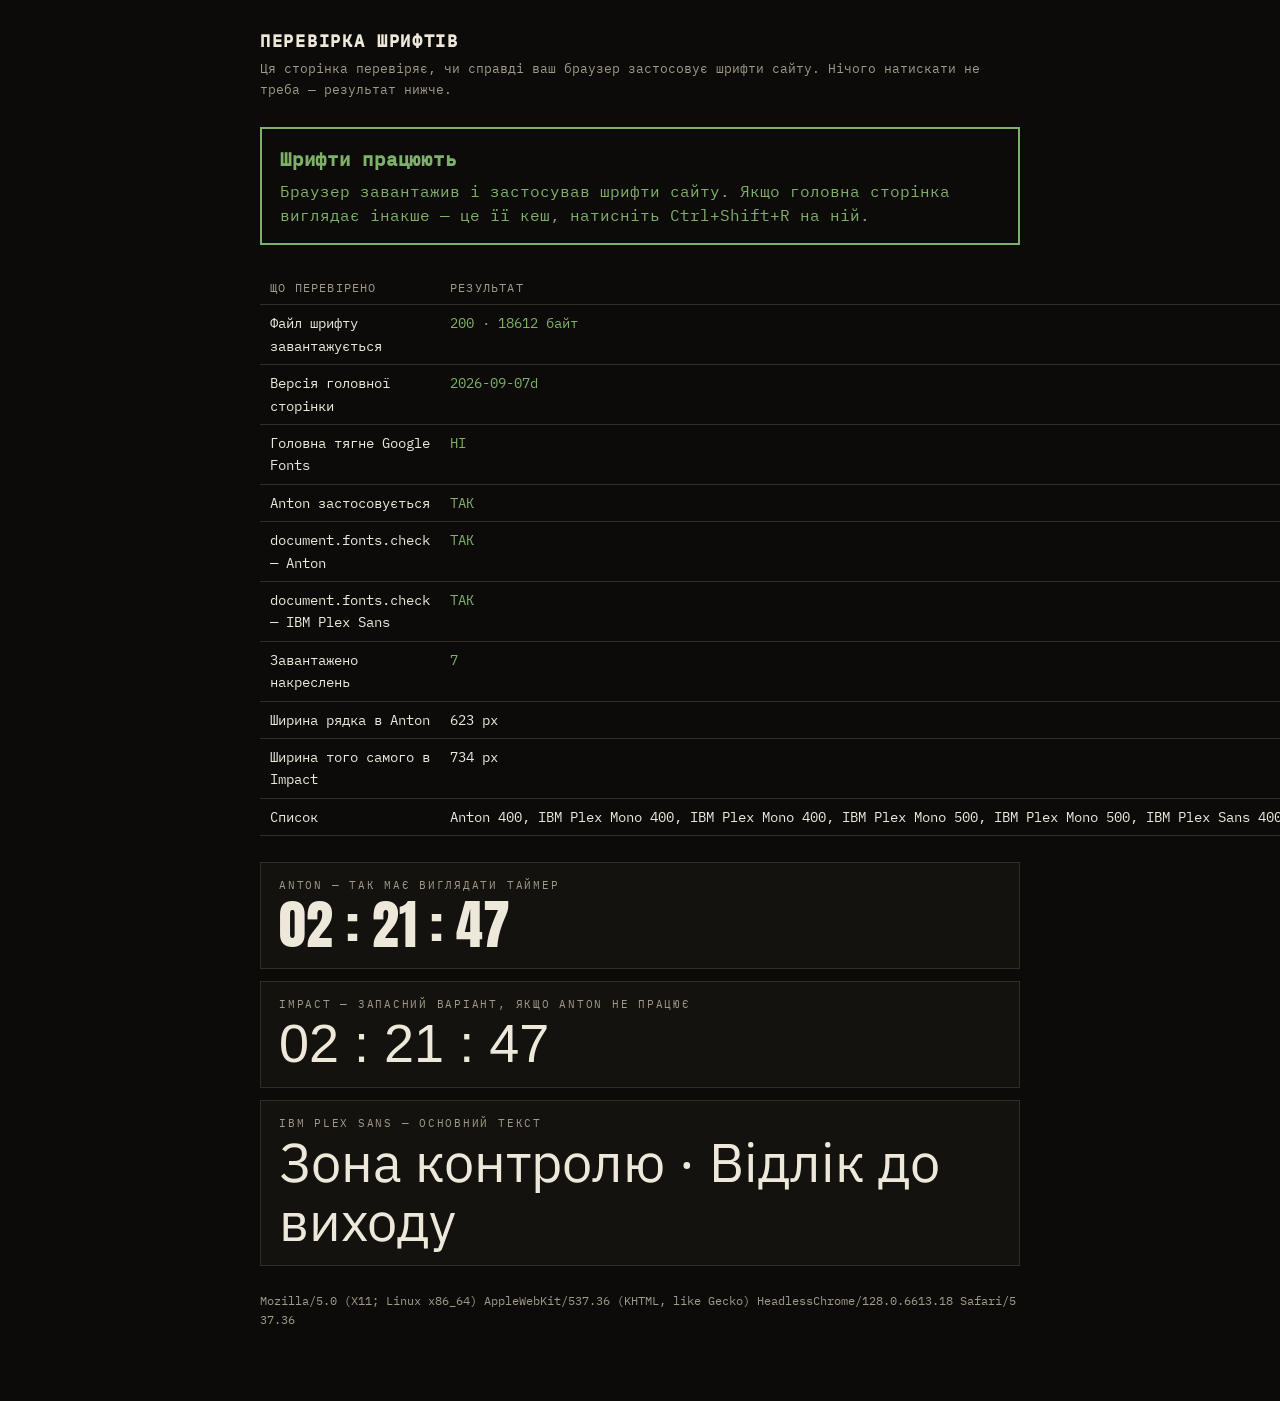
==== check.html @ c0f3eef3 "chore: add a font diagnostic page and a build stamp Two rounds of guessing why fonts look wrong in o" ====
<!doctype html>
<html lang="uk">
<head>
<meta charset="utf-8">
<meta name="viewport" content="width=device-width, initial-scale=1">
<meta name="robots" content="noindex">
<title>Перевірка шрифтів</title>
<link rel="stylesheet" href="fonts.css">
<style>
  :root{
    color-scheme: dark;
    --ground:#0C0B0A; --plate:#14120E; --line:#332E25;
    --bone:#EDE8DA; --dust:#A29A88;
    --ok:#7FB069; --bad:#C9553A; --warn:#E9A227;
    --mono:"IBM Plex Mono",ui-monospace,Consolas,"Courier New",monospace;
  }
  body{
    margin:0;padding:28px 22px 60px;background:var(--ground);color:var(--bone);
    font-family:var(--mono);font-size:14px;line-height:1.6;
  }
  .wrap{max-width:760px;margin:0 auto}
  h1{font-size:17px;letter-spacing:.1em;text-transform:uppercase;margin:0 0 4px}
  .lede{color:var(--dust);margin:0 0 26px;font-size:13px}
  .verdict{
    border:2px solid var(--line);padding:16px 18px;margin:0 0 26px;
    font-size:16px;line-height:1.5;
  }
  .verdict.ok{border-color:var(--ok)}
  .verdict.bad{border-color:var(--bad)}
  .verdict b{display:block;font-size:19px;margin-bottom:6px;letter-spacing:.04em}
  .verdict.ok b{color:var(--ok)}
  .verdict.bad b{color:var(--bad)}
  table{width:100%;border-collapse:collapse;margin:0 0 26px}
  th,td{text-align:left;padding:7px 10px;border-bottom:1px solid var(--line);vertical-align:top}
  th{color:var(--dust);font-weight:400;font-size:12px;letter-spacing:.1em;text-transform:uppercase}
  td.v{white-space:nowrap}
  .ok{color:var(--ok)} .bad{color:var(--bad)} .warn{color:var(--warn)}
  .sample{border:1px solid var(--line);background:var(--plate);padding:14px 18px;margin:0 0 12px}
  .sample .lbl{font-size:11px;color:var(--dust);letter-spacing:.16em;text-transform:uppercase}
  .sample .txt{font-size:54px;line-height:1.1}
  .anton{font-family:"Anton",Impact,sans-serif}
  .forced{font-family:Impact,sans-serif}
  .plex{font-family:"IBM Plex Sans","Segoe UI",sans-serif;font-size:24px}
  .ua{color:var(--dust);font-size:11.5px;word-break:break-all;margin-top:26px}
  a{color:var(--warn)}
</style>
</head>
<body>
<div class="wrap">
  <h1>Перевірка шрифтів</h1>
  <p class="lede">Ця сторінка перевіряє, чи справді ваш браузер застосовує шрифти сайту.
     Нічого натискати не треба — результат нижче.</p>

  <div class="verdict" id="verdict"><b>Перевіряю…</b><span>Зачекайте секунду.</span></div>

  <table>
    <tr><th>Що перевірено</th><th>Результат</th></tr>
    <tbody id="rows"></tbody>
  </table>

  <div class="sample">
    <div class="lbl">Anton — так має виглядати таймер</div>
    <div class="txt anton">02 : 21 : 47</div>
  </div>
  <div class="sample">
    <div class="lbl">Impact — запасний варіант, якщо Anton не працює</div>
    <div class="txt forced">02 : 21 : 47</div>
  </div>
  <div class="sample">
    <div class="lbl">IBM Plex Sans — основний текст</div>
    <div class="txt plex">Зона контролю · Відлік до виходу</div>
  </div>

  <p class="ua" id="ua"></p>
</div>

<script>
(function () {
  "use strict";

  var rows = document.getElementById("rows");
  function row(label, value, cls) {
    var tr = document.createElement("tr");
    var th = document.createElement("td");
    var td = document.createElement("td");
    th.textContent = label;
    td.textContent = value;
    td.className = "v " + (cls || "");
    tr.appendChild(th); tr.appendChild(td);
    rows.appendChild(tr);
  }

  /* Measure a string in a candidate family against a deliberately different
     one. If the widths match, the candidate never applied — this is the only
     test that survives a browser lying about what it loaded. */
  function widthIn(family) {
    var cv = document.createElement("canvas").getContext("2d");
    cv.font = '72px ' + family;
    return Math.round(cv.measureText("0123456789 WARDOGS").width);
  }

  document.getElementById("ua").textContent = navigator.userAgent;

  function finish() {
    /* Measured HERE, not at script start: before document.fonts.ready the
       webfont has not been applied yet and every width would match the
       fallback, which would report a false failure. */
    var wAnton    = widthIn('"Anton"');
    var wImpact   = widthIn('Impact');
    var wMono     = widthIn('monospace');
    var antonReal = wAnton !== wImpact && wAnton !== wMono;

    var checkOk = false, plexOk = false;
    try {
      checkOk = document.fonts.check('1em "Anton"');
      plexOk  = document.fonts.check('1em "IBM Plex Sans"');
    } catch (e) {}

    var loaded = [];
    try {
      document.fonts.forEach(function (f) {
        if (f.status === "loaded") loaded.push(f.family + " " + f.weight);
      });
    } catch (e) {}

    row("Anton застосовується", antonReal ? "ТАК" : "НІ", antonReal ? "ok" : "bad");
    row("document.fonts.check — Anton", checkOk ? "ТАК" : "НІ", checkOk ? "ok" : "bad");
    row("document.fonts.check — IBM Plex Sans", plexOk ? "ТАК" : "НІ", plexOk ? "ok" : "bad");
    row("Завантажено накреслень", String(loaded.length), loaded.length ? "ok" : "bad");
    row("Ширина рядка в Anton", wAnton + " px");
    row("Ширина того самого в Impact", wImpact + " px", wAnton === wImpact ? "bad" : "");
    if (loaded.length) row("Список", loaded.join(", "));

    var v = document.getElementById("verdict");
    if (antonReal) {
      v.className = "verdict ok";
      v.innerHTML = "<b>Шрифти працюють</b><span>Браузер завантажив і застосував шрифти сайту. " +
        "Якщо головна сторінка виглядає інакше — це її кеш, натисніть Ctrl+Shift+R на ній.</span>";
    } else {
      v.className = "verdict bad";
      v.innerHTML = "<b>Браузер не застосовує шрифти сайту</b><span>Файли або не доходять, " +
        "або заблоковані налаштуванням. Дивіться таблицю нижче — рядок про завантаження файлу " +
        "показує, що саме сталося.</span>";
    }
  }

  /* Can the font file itself even be fetched? Separates "blocked at the
     network" from "fetched but not applied to text". */
  fetch("fonts/anton-400-latin.woff2", { cache: "no-store" })
    .then(function (r) {
      return r.arrayBuffer().then(function (b) {
        row("Файл шрифту завантажується", r.status + " · " + b.byteLength + " байт",
            r.ok && b.byteLength > 1000 ? "ok" : "bad");
      });
    })
    .catch(function (e) {
      row("Файл шрифту завантажується", "ЗАБЛОКОВАНО (" + e.message + ")", "bad");
    })
    .then(function () {
      return fetch("index.html", { cache: "no-store" }).then(function (r) { return r.text(); });
    })
    .then(function (html) {
      var m = html.match(/name="build" content="([^"]+)"/);
      row("Версія головної сторінки", m ? m[1] : "мітки немає — стара версія",
          m ? "ok" : "warn");
      row("Головна тягне Google Fonts", html.indexOf("fonts.googleapis") >= 0 ? "ТАК — стара версія" : "НІ",
          html.indexOf("fonts.googleapis") >= 0 ? "bad" : "ok");
    })
    .catch(function () {})
    .then(function () {
      return document.fonts.ready.catch(function () {});
    })
    .then(finish, finish);
})();
</script>
</body>
</html>
---- fonts.css ----
/* Self-hosted so the page does not depend on fonts.googleapis.com.
   Privacy browsers (Zen, Firefox strict mode, uBlock) block that domain,
   which silently drops every face back to a system fallback.
   Subsets kept: latin + cyrillic. Regenerate with scripts/selfhost-fonts.mjs. */

@font-face {
  font-family: 'Anton';
  font-style: normal;
  font-weight: 400;
  font-display: swap;
  src: url('fonts/anton-400-latin.woff2') format('woff2');
  unicode-range: U+0000-00FF, U+0131, U+0152-0153, U+02BB-02BC, U+02C6, U+02DA, U+02DC, U+0304, U+0308, U+0329, U+2000-206F, U+20AC, U+2122, U+2191, U+2193, U+2212, U+2215, U+FEFF, U+FFFD;
}

@font-face {
  font-family: 'IBM Plex Mono';
  font-style: normal;
  font-weight: 400;
  font-display: swap;
  src: url('fonts/plexmono-400-cyrillic.woff2') format('woff2');
  unicode-range: U+0301, U+0400-045F, U+0490-0491, U+04B0-04B1, U+2116;
}

@font-face {
  font-family: 'IBM Plex Mono';
  font-style: normal;
  font-weight: 400;
  font-display: swap;
  src: url('fonts/plexmono-400-latin.woff2') format('woff2');
  unicode-range: U+0000-00FF, U+0131, U+0152-0153, U+02BB-02BC, U+02C6, U+02DA, U+02DC, U+0304, U+0308, U+0329, U+2000-206F, U+20AC, U+2122, U+2191, U+2193, U+2212, U+2215, U+FEFF, U+FFFD;
}

@font-face {
  font-family: 'IBM Plex Mono';
  font-style: normal;
  font-weight: 500;
  font-display: swap;
  src: url('fonts/plexmono-500-cyrillic.woff2') format('woff2');
  unicode-range: U+0301, U+0400-045F, U+0490-0491, U+04B0-04B1, U+2116;
}

@font-face {
  font-family: 'IBM Plex Mono';
  font-style: normal;
  font-weight: 500;
  font-display: swap;
  src: url('fonts/plexmono-500-latin.woff2') format('woff2');
  unicode-range: U+0000-00FF, U+0131, U+0152-0153, U+02BB-02BC, U+02C6, U+02DA, U+02DC, U+0304, U+0308, U+0329, U+2000-206F, U+20AC, U+2122, U+2191, U+2193, U+2212, U+2215, U+FEFF, U+FFFD;
}

@font-face {
  font-family: 'IBM Plex Sans';
  font-style: normal;
  font-weight: 400 600;
  font-display: swap;
  src: url('fonts/plexsans-400-600-cyrillic.woff2') format('woff2');
  unicode-range: U+0301, U+0400-045F, U+0490-0491, U+04B0-04B1, U+2116;
}

@font-face {
  font-family: 'IBM Plex Sans';
  font-style: normal;
  font-weight: 400 600;
  font-display: swap;
  src: url('fonts/plexsans-400-600-latin.woff2') format('woff2');
  unicode-range: U+0000-00FF, U+0131, U+0152-0153, U+02BB-02BC, U+02C6, U+02DA, U+02DC, U+0304, U+0308, U+0329, U+2000-206F, U+20AC, U+2122, U+2191, U+2193, U+2212, U+2215, U+FEFF, U+FFFD;
}
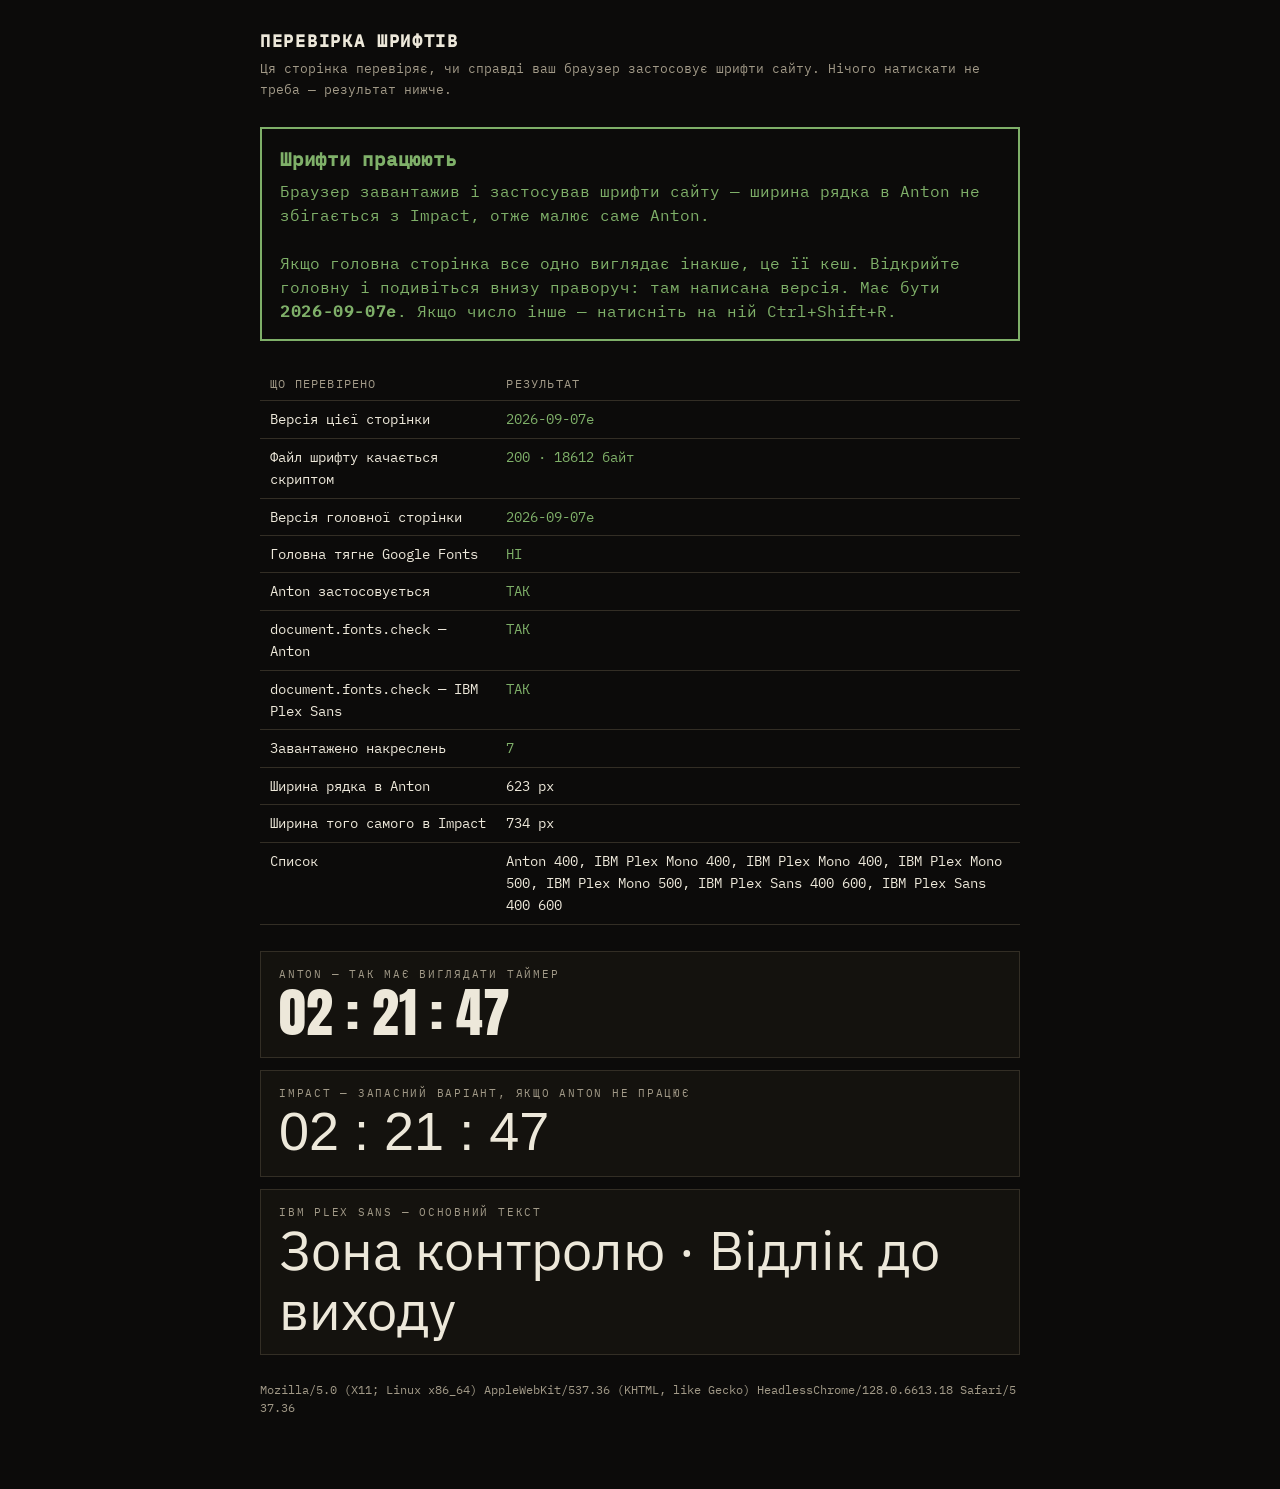
==== commit ac3c6a69: "fix: make the version check work without a scripted fetch Zen blocks fetch() to the site's own files" ====
--- a/check.html
+++ b/check.html
@@ -33,7 +33,7 @@
   table{width:100%;border-collapse:collapse;margin:0 0 26px}
   th,td{text-align:left;padding:7px 10px;border-bottom:1px solid var(--line);vertical-align:top}
   th{color:var(--dust);font-weight:400;font-size:12px;letter-spacing:.1em;text-transform:uppercase}
-  td.v{white-space:nowrap}
+  td.v{word-break:break-word}
   .ok{color:var(--ok)} .bad{color:var(--bad)} .warn{color:var(--warn)}
   .sample{border:1px solid var(--line);background:var(--plate);padding:14px 18px;margin:0 0 12px}
   .sample .lbl{font-size:11px;color:var(--dust);letter-spacing:.16em;text-transform:uppercase}
@@ -78,6 +78,7 @@
 (function () {
   "use strict";
 
+  var BUILD = "2026-09-07e";
   var rows = document.getElementById("rows");
   function row(label, value, cls) {
     var tr = document.createElement("tr");
@@ -134,8 +135,11 @@
     var v = document.getElementById("verdict");
     if (antonReal) {
       v.className = "verdict ok";
-      v.innerHTML = "<b>Шрифти працюють</b><span>Браузер завантажив і застосував шрифти сайту. " +
-        "Якщо головна сторінка виглядає інакше — це її кеш, натисніть Ctrl+Shift+R на ній.</span>";
+      v.innerHTML = "<b>Шрифти працюють</b><span>Браузер завантажив і застосував шрифти сайту &mdash; " +
+        "ширина рядка в Anton не збігається з Impact, отже малює саме Anton.<br><br>" +
+        "Якщо головна сторінка все одно виглядає інакше, це її кеш. Відкрийте головну і " +
+        "подивіться внизу праворуч: там написана версія. Має бути <b style='display:inline;font-size:inherit'>" +
+        BUILD + "</b>. Якщо число інше — натисніть на ній Ctrl+Shift+R.</span>";
     } else {
       v.className = "verdict bad";
       v.innerHTML = "<b>Браузер не застосовує шрифти сайту</b><span>Файли або не доходять, " +
@@ -144,29 +148,38 @@
     }
   }
 
-  /* Can the font file itself even be fetched? Separates "blocked at the
-     network" from "fetched but not applied to text". */
+  row("Версія цієї сторінки", BUILD, "ok");
+
+  /* A scripted fetch is a WEAKER signal than it looks: a privacy browser can
+     block fetch() while the browser's own CSS font loading works perfectly.
+     Seen in Zen 2026-09-07 — NetworkError here, yet Anton rendered. So these
+     two probes are extra detail, and neither one can fail the verdict. */
   fetch("fonts/anton-400-latin.woff2", { cache: "no-store" })
     .then(function (r) {
       return r.arrayBuffer().then(function (b) {
-        row("Файл шрифту завантажується", r.status + " · " + b.byteLength + " байт",
-            r.ok && b.byteLength > 1000 ? "ok" : "bad");
+        row("Файл шрифту качається скриптом", r.status + " · " + b.byteLength + " байт",
+            r.ok && b.byteLength > 1000 ? "ok" : "warn");
       });
     })
     .catch(function (e) {
-      row("Файл шрифту завантажується", "ЗАБЛОКОВАНО (" + e.message + ")", "bad");
+      row("Файл шрифту качається скриптом",
+          "блокує браузер (" + e.message + ") — на шрифти це не впливає", "warn");
     })
     .then(function () {
       return fetch("index.html", { cache: "no-store" }).then(function (r) { return r.text(); });
     })
     .then(function (html) {
       var m = html.match(/name="build" content="([^"]+)"/);
-      row("Версія головної сторінки", m ? m[1] : "мітки немає — стара версія",
-          m ? "ok" : "warn");
-      row("Головна тягне Google Fonts", html.indexOf("fonts.googleapis") >= 0 ? "ТАК — стара версія" : "НІ",
+      row("Версія головної сторінки", m ? m[1] : "мітки немає — стара версія", m ? "ok" : "warn");
+      row("Головна тягне Google Fonts",
+          html.indexOf("fonts.googleapis") >= 0 ? "ТАК — стара версія" : "НІ",
           html.indexOf("fonts.googleapis") >= 0 ? "bad" : "ok");
     })
-    .catch(function () {})
+    .catch(function (e) {
+      /* Report it instead of swallowing it — a silently missing row is what
+         hid this the first time round. */
+      row("Версію головної не прочитати", "блокує браузер (" + e.message + ")", "warn");
+    })
     .then(function () {
       return document.fonts.ready.catch(function () {});
     })
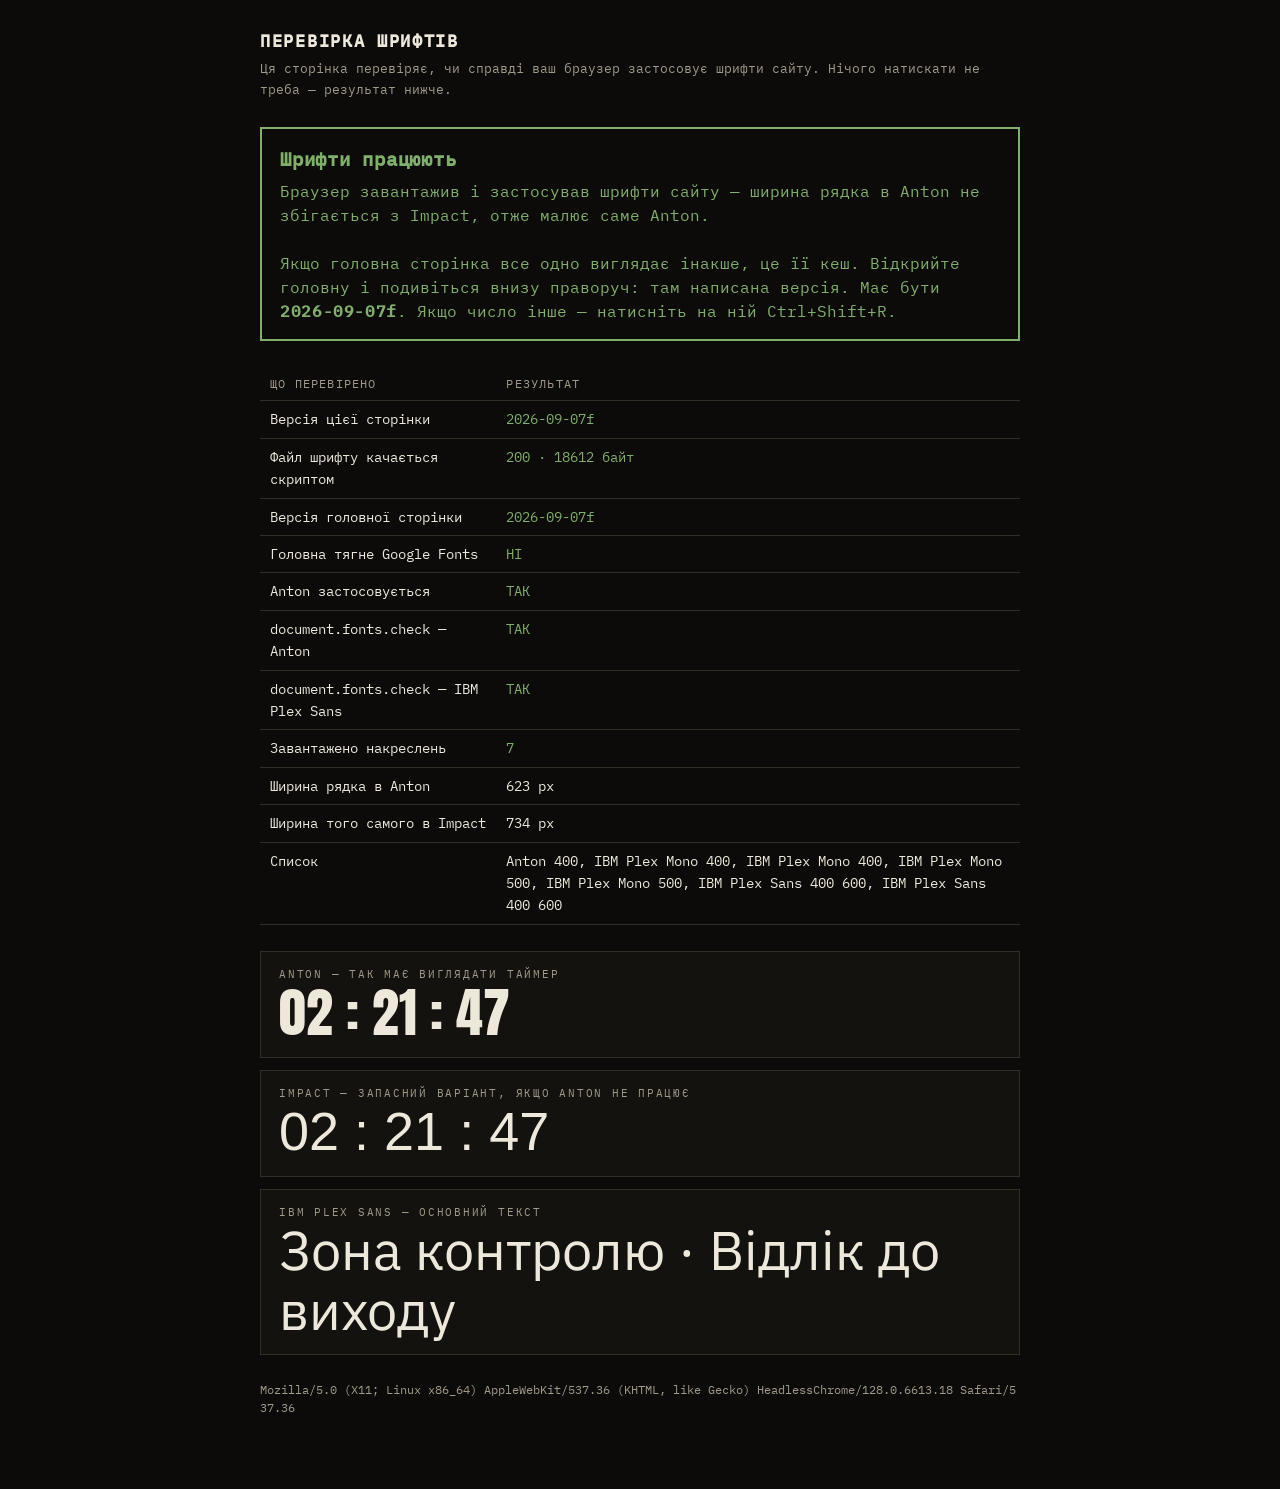
==== commit 1c18792b: "fix: chase Chrome's thin text rendering in Firefox, and scale type to the viewport Two separate caus" ====
--- a/check.html
+++ b/check.html
@@ -78,7 +78,7 @@
 (function () {
   "use strict";
 
-  var BUILD = "2026-09-07e";
+  var BUILD = "2026-09-07f";
   var rows = document.getElementById("rows");
   function row(label, value, cls) {
     var tr = document.createElement("tr");
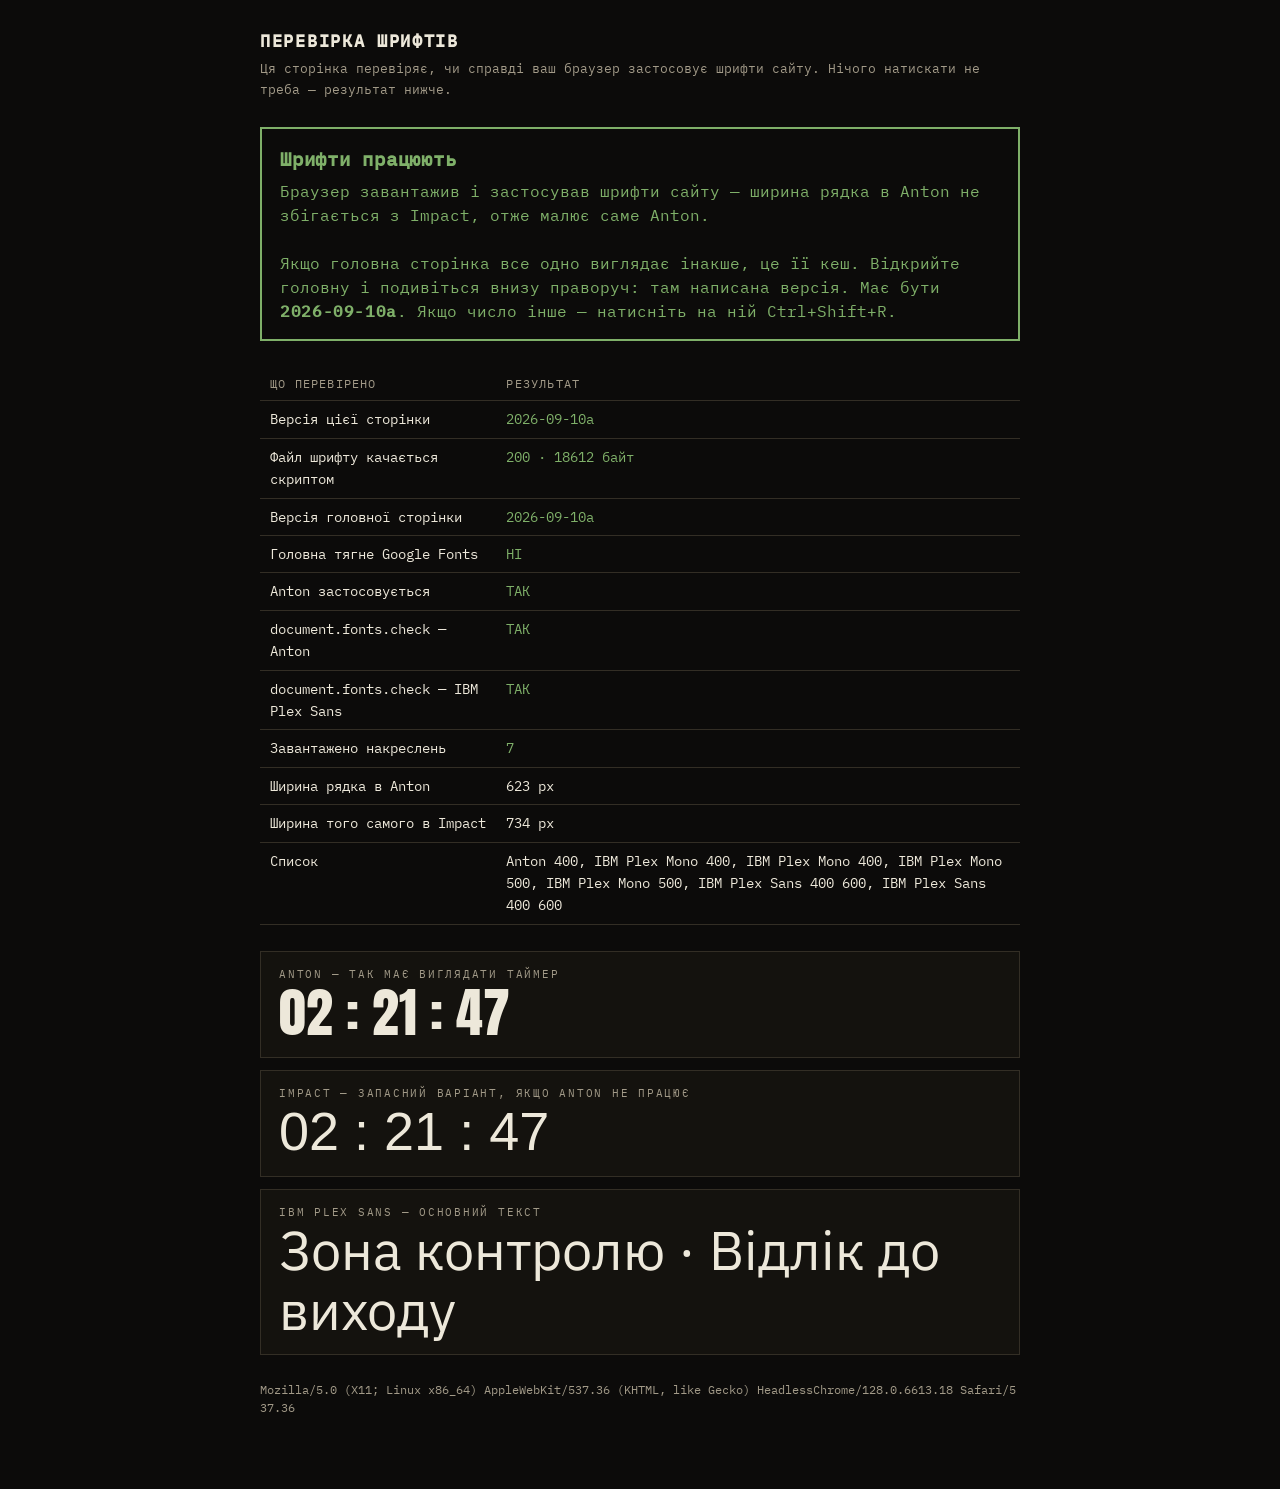
==== commit b1639928: "fix: move the release back to 16:00 UTC on both pages Game8's 16:00 UTC was right; the 17:00 UTC set" ====
--- a/check.html
+++ b/check.html
@@ -78,7 +78,7 @@
 (function () {
   "use strict";
 
-  var BUILD = "2026-09-07f";
+  var BUILD = "2026-09-10a";
   var rows = document.getElementById("rows");
   function row(label, value, cls) {
     var tr = document.createElement("tr");
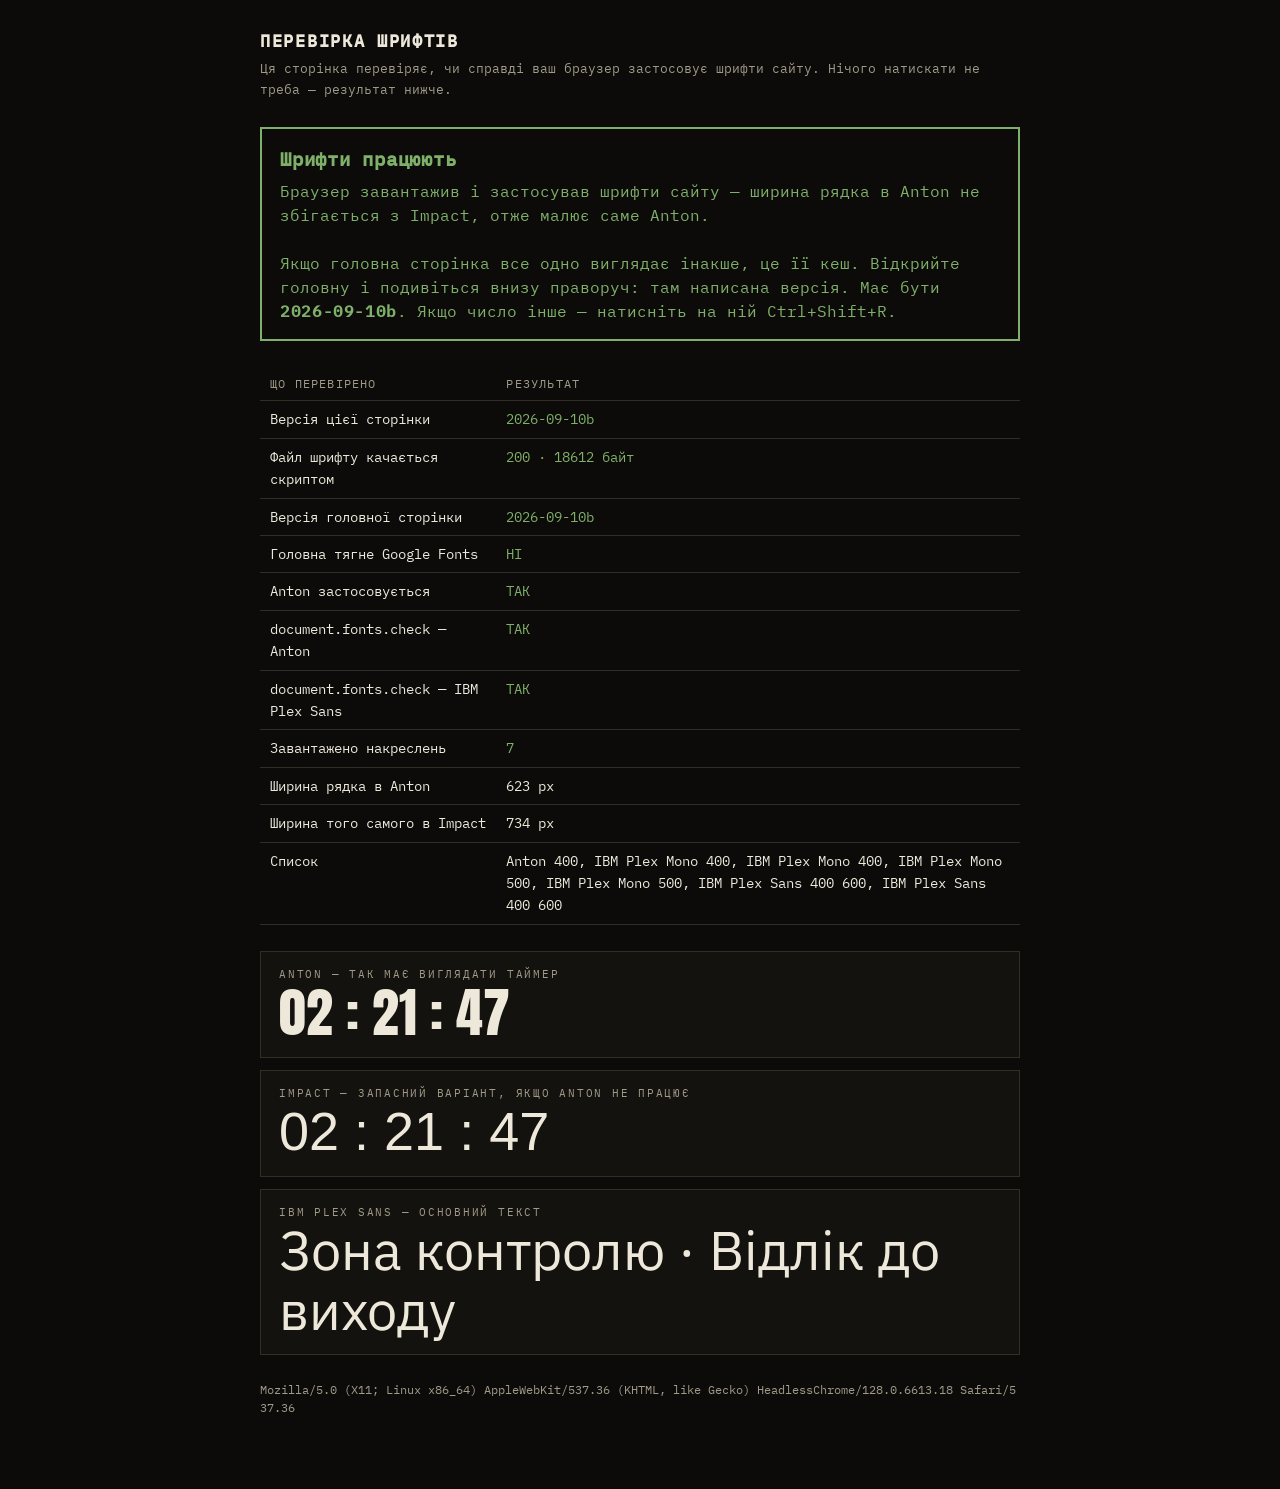
==== commit df56c9a8: "feat: add the H-hour and battle states to the page and the embed In the last hour before release the" ====
--- a/check.html
+++ b/check.html
@@ -78,7 +78,7 @@
 (function () {
   "use strict";
 
-  var BUILD = "2026-09-10a";
+  var BUILD = "2026-09-10b";
   var rows = document.getElementById("rows");
   function row(label, value, cls) {
     var tr = document.createElement("tr");
